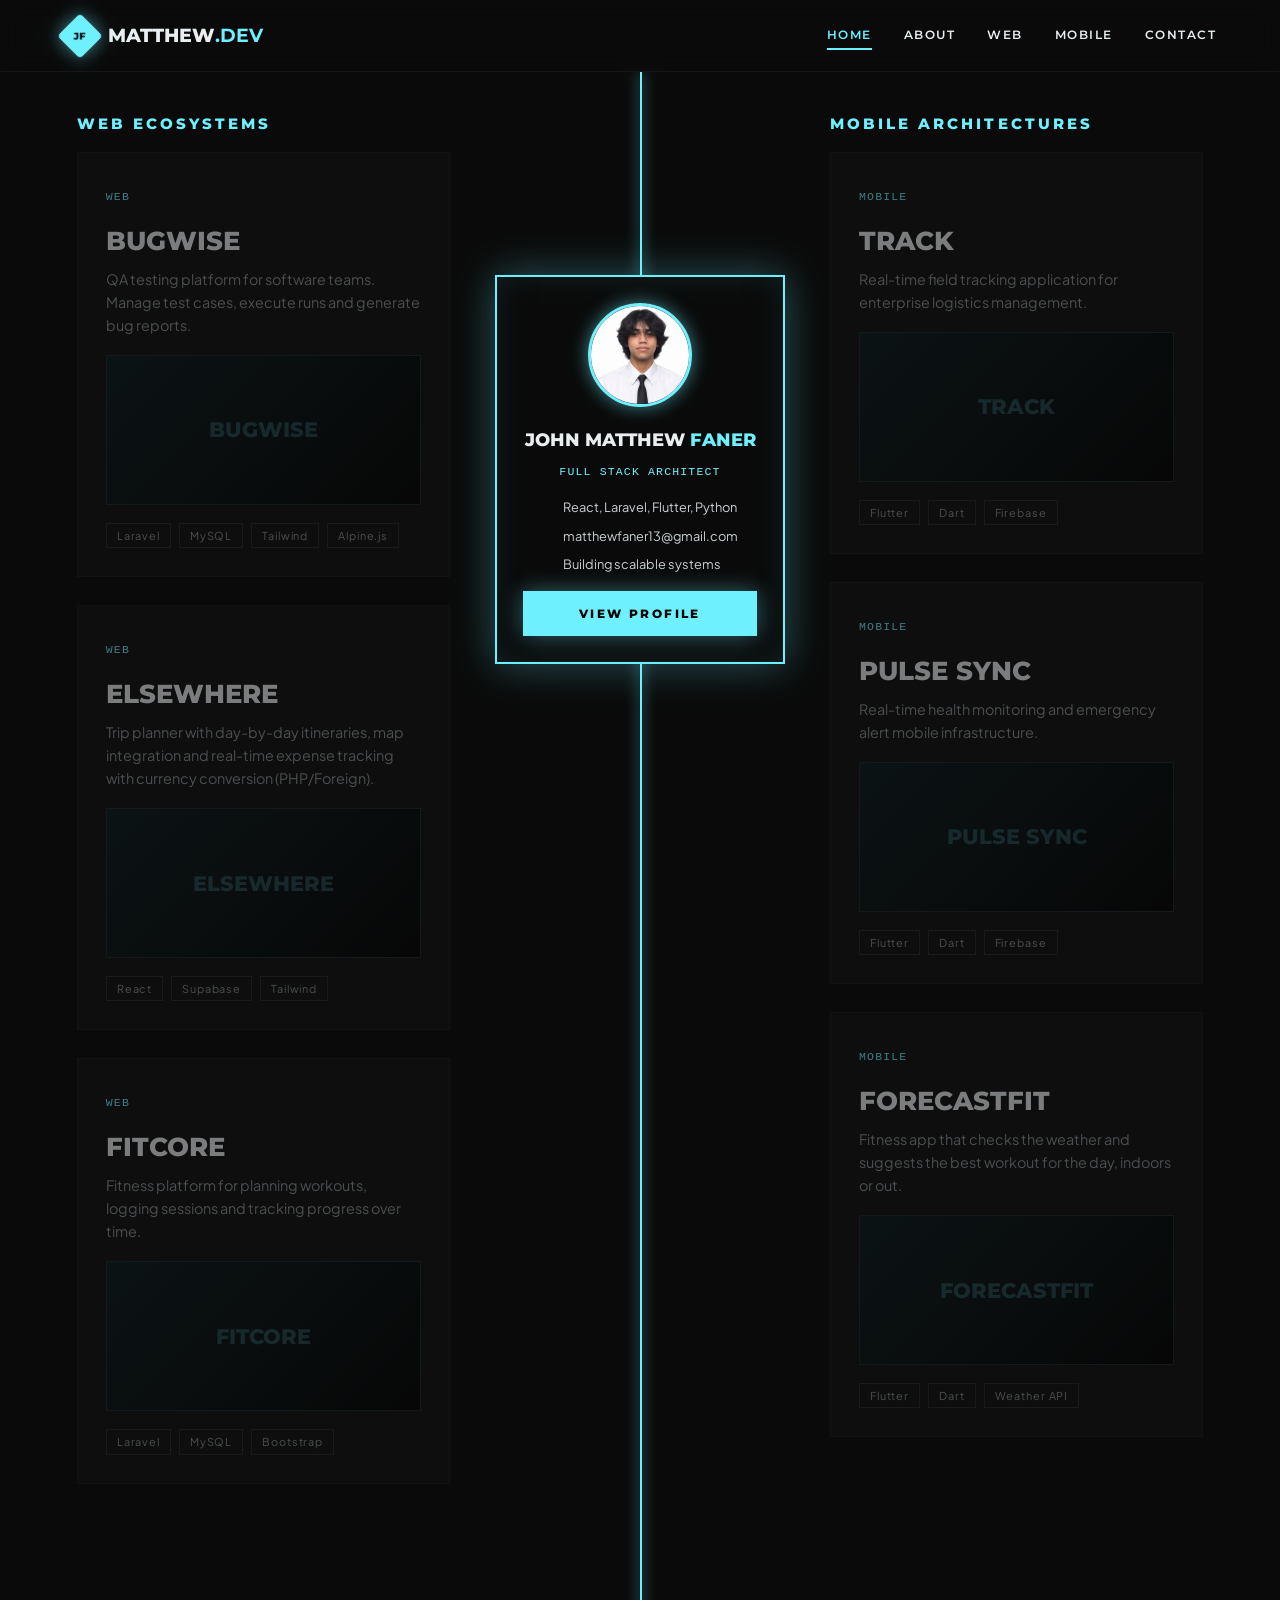
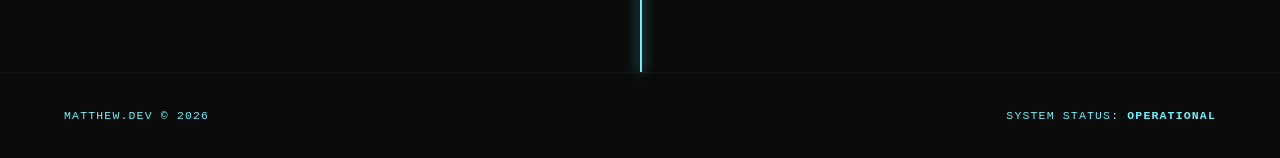
==== index.html @ 90d9ef7f "Initial portfolio" ====
<!doctype html><html lang="en"><head><meta charset="utf-8"><meta name="viewport" content="width=device-width,initial-scale=1"><title>Home | Matthew.dev</title><link rel="preconnect" href="https://fonts.googleapis.com"><link href="https://fonts.googleapis.com/css2?family=Montserrat:wght@600;700;800&family=Plus+Jakarta+Sans:wght@400;600&display=swap" rel="stylesheet"><link rel="stylesheet" href="css/style.css"></head><body><main><div class="split"><section class="col" id="web"><h2>Web ecosystems</h2></section><aside class="me"><img src="assets/profile.jpg" alt="John Matthew Faner"><h3>John Matthew <em>Faner</em></h3><span class="mono">Full stack architect</span><ul><li>React, Laravel, Flutter, Python</li><li>matthewfaner13@gmail.com</li><li>Building scalable systems</li></ul><a class="btn" href="about.html">View profile</a></aside><section class="col" id="mobile"><h2>Mobile architectures</h2></section></div></main><script src="js/main.js"></script></body></html>
---- css/style.css ----
:root{--c:#6ef0ff;--bg:#0a0a0a;--p:#121212;--t:#e9eef0;--m:#8b9296;--l:#1e2a2d}
*{box-sizing:border-box;margin:0}html{scroll-behavior:smooth}
body{background:var(--bg);color:var(--t);font:400 16px/1.6 'Plus Jakarta Sans',sans-serif}
h1,h2,h3,.logo,.btn,nav a{font-family:Montserrat,sans-serif}
a{color:inherit;text-decoration:none}:focus-visible{outline:2px solid var(--c);outline-offset:3px}
header{position:fixed;inset:0 0 auto;z-index:20;height:72px;display:flex;justify-content:space-between;align-items:center;padding:0 5vw;background:#0a0a0acc;backdrop-filter:blur(10px);border-bottom:1px solid #151515}
.logo{font-weight:800;font-size:1.2rem;display:flex;align-items:center;gap:12px}.logo b{color:var(--c)}
.logo i{width:32px;height:32px;background:var(--c);transform:rotate(45deg);display:grid;place-items:center;box-shadow:0 0 18px #6ef0ff88;border-radius:4px}
.logo i s{transform:rotate(-45deg);color:#000;font:800 .6rem Montserrat;text-decoration:none}
nav{display:flex;gap:2rem}nav a{font-size:.78rem;font-weight:600;letter-spacing:.12em;text-transform:uppercase;padding:4px 0;border-bottom:2px solid transparent;transition:.2s}
nav a:hover,nav a.on{color:var(--c);border-color:var(--c)}
main{padding-top:72px;min-height:100vh}.wrap{max-width:1000px;margin:auto;padding:0 5vw}
h1{font-size:clamp(2.6rem,7vw,5rem);font-weight:800;line-height:1;text-transform:uppercase}h1 em,h2 em{font-style:normal;color:var(--c);text-shadow:0 0 24px #6ef0ff66}
h2{font-size:1.9rem;font-weight:800;text-transform:uppercase;margin-bottom:1rem}
.btn{display:inline-block;background:var(--c);color:#000;border:0;padding:15px 34px;font-weight:800;font-size:.75rem;letter-spacing:.2em;text-transform:uppercase;cursor:pointer;box-shadow:0 0 22px #6ef0ff66;transition:.2s}.btn:hover{box-shadow:0 0 40px #6ef0ffcc;transform:translateY(-2px)}
.btn.o{background:var(--p);color:var(--c);border:1px solid var(--c)}
.mono,.tag{font:500 .72rem 'Courier New',monospace;color:var(--c);letter-spacing:.1em;text-transform:uppercase}
.split{position:relative;display:grid;grid-template-columns:1fr 1fr;padding:0 4vw 120px}
.split:before{content:"";position:absolute;left:50%;top:0;bottom:0;width:2px;background:var(--c);box-shadow:0 0 14px var(--c)}
.col{padding:40px 2vw}.col:first-child{padding-right:190px}.col:last-child{padding-left:190px}
.col>h2{font-size:.95rem;letter-spacing:.2em;color:var(--c)}
.card{display:block;background:var(--p);border:1px solid #1a1a1a;padding:28px;margin-bottom:28px;opacity:.5;transition:.3s}
.split:hover .card{opacity:.3}.split .card:hover,.split .card:focus-visible{opacity:1;border-color:var(--c);box-shadow:0 0 30px #6ef0ff33;transform:translateY(-4px)}
.card h3{font-size:1.6rem;font-weight:800;text-transform:uppercase;margin:14px 0 6px}.card p{color:var(--m);font-size:.9rem}
.mock{height:150px;margin:18px 0;background:linear-gradient(135deg,#0d1c1f,#050505);border:1px solid var(--l);display:grid;place-items:center;font:800 1.3rem Montserrat;color:#6ef0ff40;text-transform:uppercase;transition:.3s}
.card:hover .mock{color:var(--c);border-color:var(--c)}
.chips{display:flex;gap:8px;flex-wrap:wrap}.chips span{border:1px solid #2a2a2a;padding:3px 10px;font-size:.68rem;color:var(--m);letter-spacing:.08em}
.me{position:fixed;z-index:10;left:50%;top:50%;transform:translate(-50%,-45%);width:290px;background:#0a0a0a;border:2px solid var(--c);box-shadow:0 0 40px #6ef0ff55,inset 0 0 30px #6ef0ff18;padding:26px;text-align:center}
.me img{width:104px;height:104px;border-radius:50%;object-fit:cover;border:3px solid var(--c);box-shadow:0 0 18px #6ef0ff88}
.me h3{font-size:1.1rem;font-weight:800;text-transform:uppercase;margin:12px 0 2px}.me h3 em{font-style:normal;color:var(--c)}
.me ul{list-style:none;text-align:left;font-size:.8rem;color:#c9d0d3;margin:16px 0;display:grid;gap:8px}.me .btn{width:100%;padding:13px}
.about{display:grid;grid-template-columns:320px 1fr;gap:60px;padding:70px 0 40px;align-items:start}
.about img{width:100%;aspect-ratio:1;object-fit:cover;border:2px solid var(--c);box-shadow:0 0 30px #6ef0ff55}
.about p{color:var(--m);margin:20px 0}.two{display:grid;grid-template-columns:1fr 1fr;gap:30px}.two p{font-size:.85rem;margin:6px 0}
.stack{display:grid;grid-template-columns:repeat(auto-fill,minmax(130px,1fr));gap:12px;margin:24px 0 70px}
.stack div{background:var(--p);padding:26px 8px;text-align:center;font:700 .65rem Montserrat;letter-spacing:.1em;text-transform:uppercase;border:1px solid transparent;transition:.2s}
.stack div:hover{border-color:var(--c);color:var(--c);box-shadow:0 0 20px #6ef0ff33}
.cta{text-align:center;padding:60px 0 100px;border-top:1px solid #151515}.cta p{color:var(--m);margin:12px 0 28px}
.ph{padding:90px 0 50px;background:linear-gradient(#0d1c1f,#0a0a0a)}.ph p{max-width:560px;color:#aab2b5;margin-top:20px}
.tag{background:var(--c);color:#000;padding:3px 10px;display:inline-block;margin-bottom:14px}
.meta{display:grid;grid-template-columns:repeat(4,1fr);gap:20px;padding:36px 0;border-block:1px solid #151515}.meta b{display:block;font:700 1rem Montserrat;text-transform:uppercase}
.scope{display:grid;grid-template-columns:1fr 300px;gap:60px;padding:60px 0}.scope p{color:var(--m);margin-bottom:18px}
.scope li{list-style:none;padding:6px 0 6px 26px;position:relative;color:#bcc3c6;font-size:.9rem}.scope li:before{content:"✓";position:absolute;left:0;color:var(--c)}
.arch{border:1px solid var(--l);padding:22px;margin-bottom:20px}.arch div{display:flex;justify-content:space-between;padding:10px 0;font:700 .85rem Montserrat;text-transform:uppercase}
.pn{display:flex;justify-content:space-between;padding:30px 0;border-top:1px solid #151515;font:700 .7rem Montserrat;letter-spacing:.15em}.pn a:hover{color:var(--c)}
.ct{display:grid;grid-template-columns:1fr 1fr;gap:80px;padding:90px 0;align-items:center}
.ct p{color:var(--m);margin:24px 0}.ln{display:flex;gap:18px;align-items:center;margin:20px 0}.ln i{width:56px;height:56px;background:var(--p);display:grid;place-items:center;color:var(--c);font:800 1rem Montserrat;font-style:normal}.ln span{display:block}.ln b{font:600 1.1rem Montserrat}
form{border:1px solid var(--l);padding:46px;display:grid;gap:22px;box-shadow:inset 0 0 40px #6ef0ff0a}
label{display:grid;gap:8px}input,textarea{background:#141414;border:0;border-bottom:2px solid transparent;color:var(--t);padding:15px;font:600 .8rem 'Plus Jakarta Sans';letter-spacing:.08em;transition:.2s}input:focus,textarea:focus{outline:0;border-color:var(--c);background:#171c1d}
footer{border-top:1px solid #151515;padding:36px 5vw;display:flex;justify-content:space-between;flex-wrap:wrap;gap:12px;color:#5d6468}.ok{color:var(--c)}
@media(max-width:1000px){.wrap.ct{padding-inline:5vw}.split{grid-template-columns:1fr}.split:before{display:none}.col:first-child,.col:last-child{padding:20px 0}.me{position:static;transform:none;margin:100px auto 10px}.card,.split:hover .card{opacity:1}.about,.scope,.ct{grid-template-columns:1fr}.meta{grid-template-columns:1fr 1fr}nav{gap:1rem}.logo span{display:none}}
@media(prefers-reduced-motion:reduce){*{transition:none!important}}
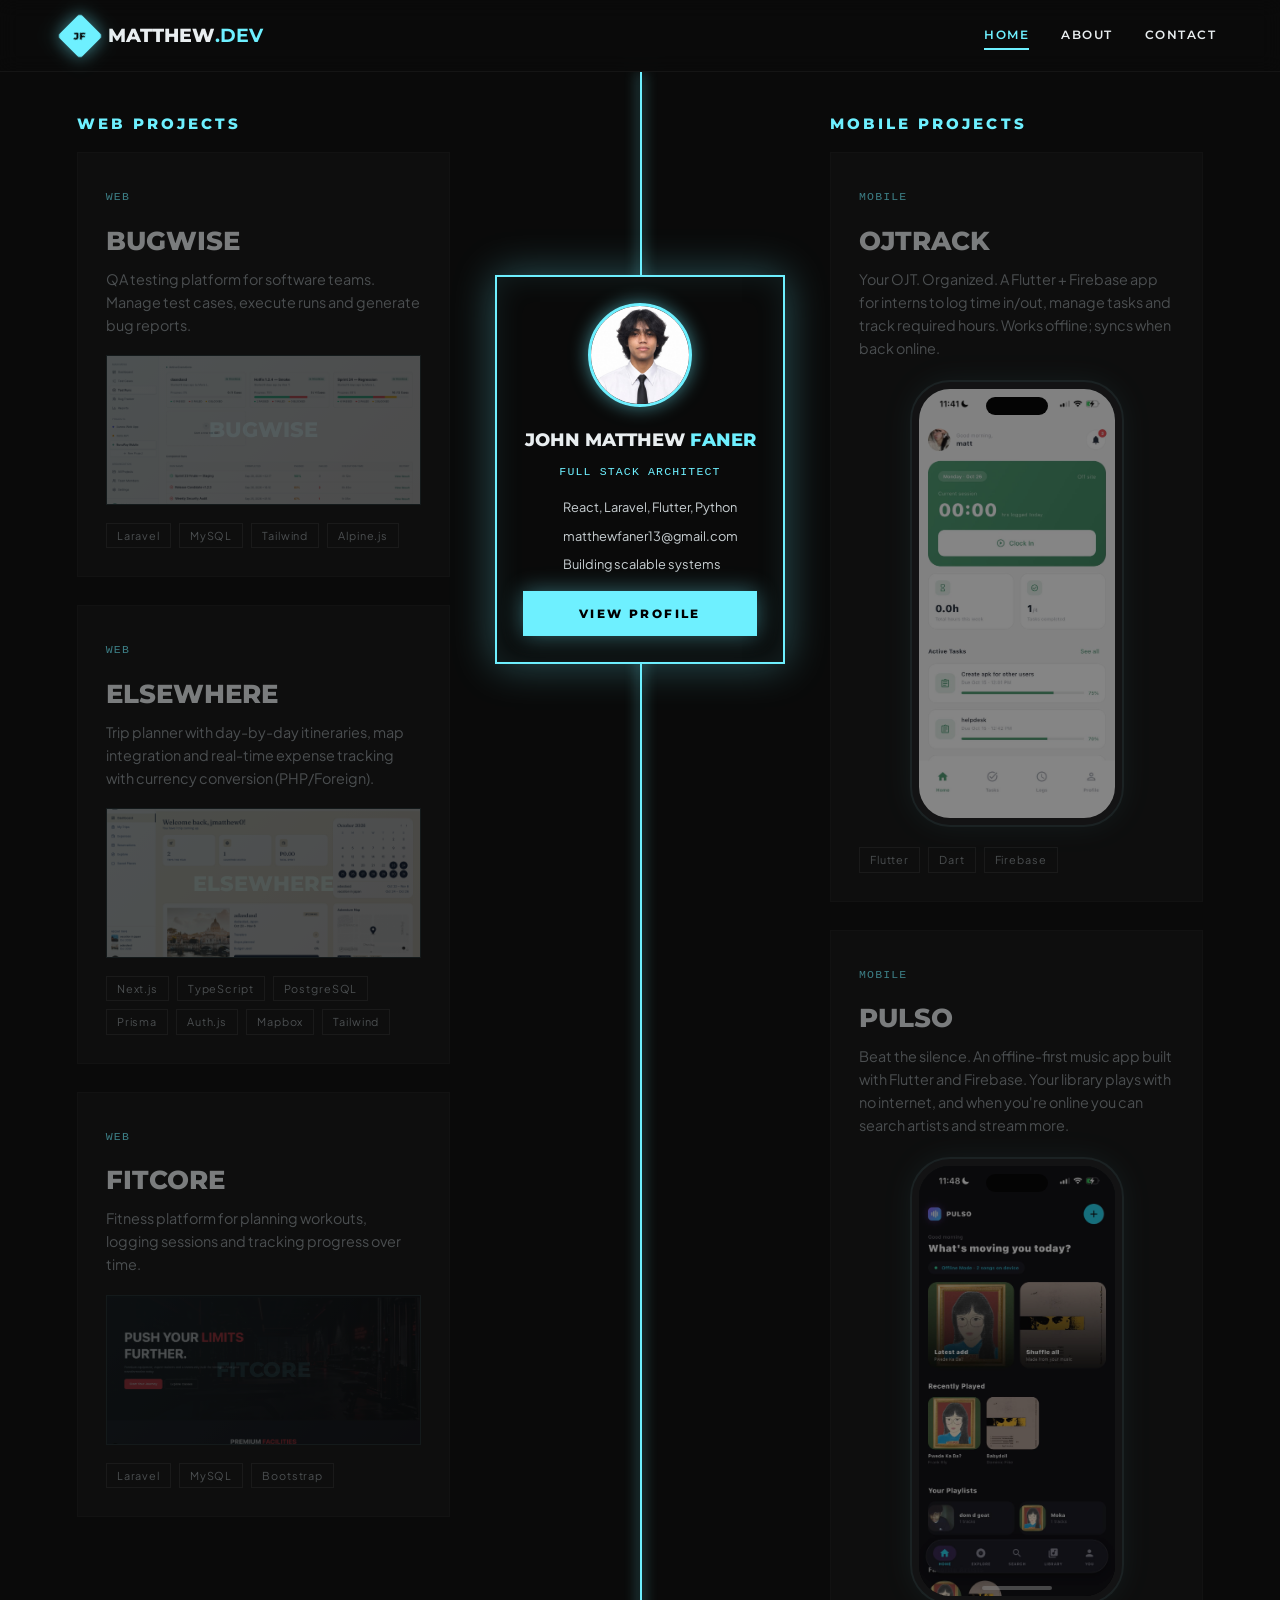
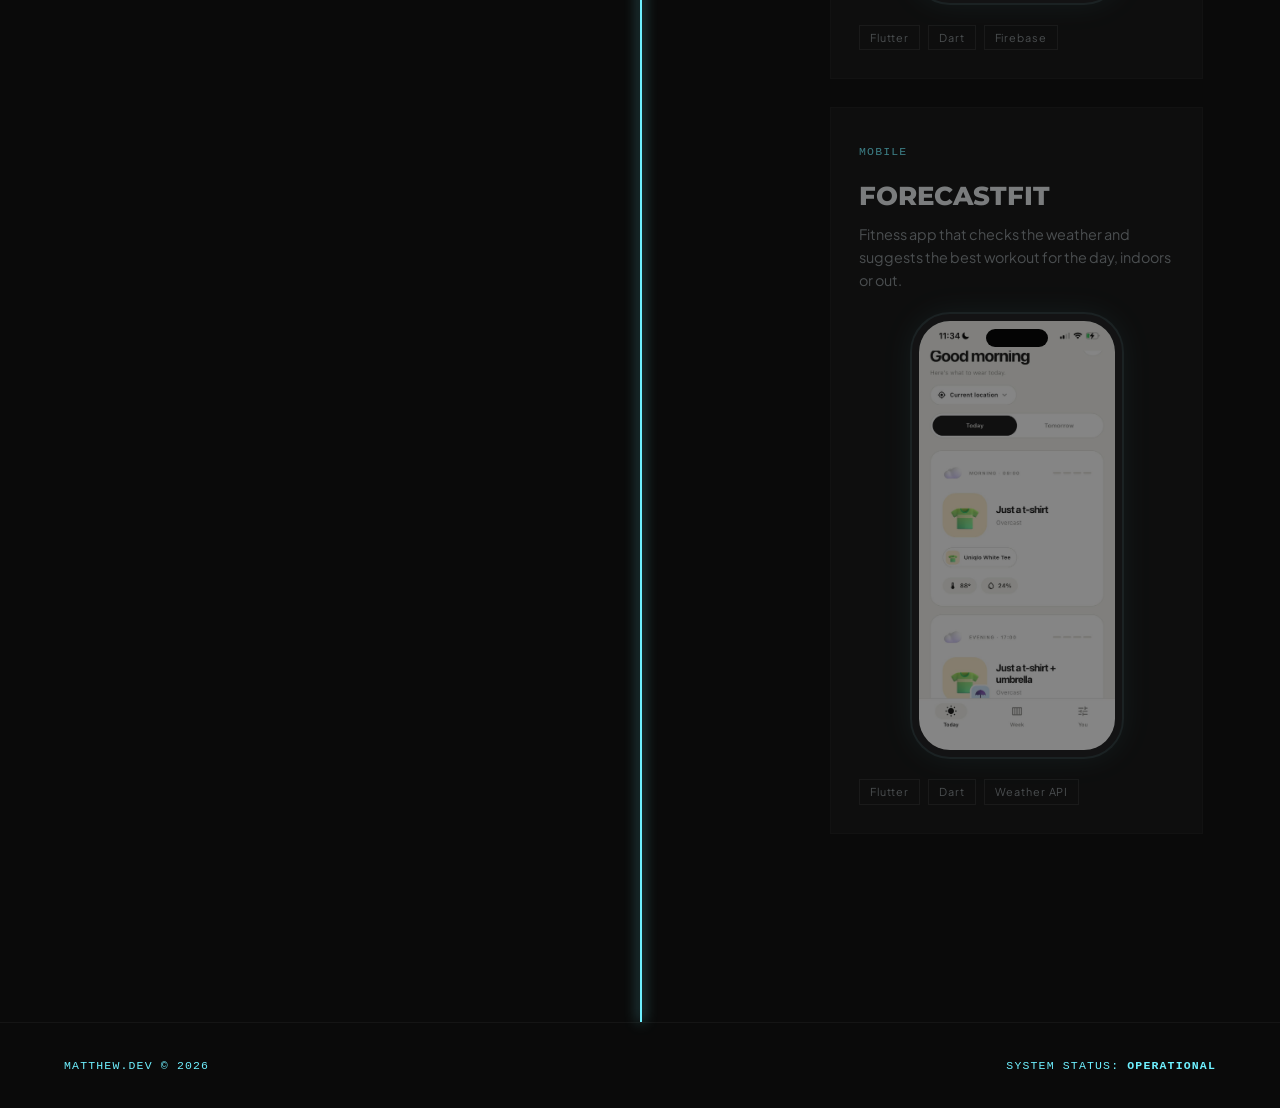
==== commit 3bdf6477: "Add iPhone frames, project images, update project details" ====
--- a/index.html
+++ b/index.html
@@ -1 +1 @@
-<!doctype html><html lang="en"><head><meta charset="utf-8"><meta name="viewport" content="width=device-width,initial-scale=1"><title>Home | Matthew.dev</title><link rel="preconnect" href="https://fonts.googleapis.com"><link href="https://fonts.googleapis.com/css2?family=Montserrat:wght@600;700;800&family=Plus+Jakarta+Sans:wght@400;600&display=swap" rel="stylesheet"><link rel="stylesheet" href="css/style.css"></head><body><main><div class="split"><section class="col" id="web"><h2>Web ecosystems</h2></section><aside class="me"><img src="assets/profile.jpg" alt="John Matthew Faner"><h3>John Matthew <em>Faner</em></h3><span class="mono">Full stack architect</span><ul><li>React, Laravel, Flutter, Python</li><li>matthewfaner13@gmail.com</li><li>Building scalable systems</li></ul><a class="btn" href="about.html">View profile</a></aside><section class="col" id="mobile"><h2>Mobile architectures</h2></section></div></main><script src="js/main.js"></script></body></html>+<!doctype html><html lang="en"><head><meta charset="utf-8"><meta name="viewport" content="width=device-width,initial-scale=1"><title>Home | Matthew.dev</title><link rel="preconnect" href="https://fonts.googleapis.com"><link href="https://fonts.googleapis.com/css2?family=Montserrat:wght@600;700;800&family=Plus+Jakarta+Sans:wght@400;600&display=swap" rel="stylesheet"><link rel="stylesheet" href="css/style.css"></head><body><main><div class="split"><section class="col" id="web"><h2>Web Projects</h2></section><aside class="me"><img src="assets/profile.jpg" alt="John Matthew Faner"><h3>John Matthew <em>Faner</em></h3><span class="mono">Full stack architect</span><ul><li>React, Laravel, Flutter, Python</li><li>matthewfaner13@gmail.com</li><li>Building scalable systems</li></ul><a class="btn" href="about.html">View profile</a></aside><section class="col" id="mobile"><h2>Mobile Projects</h2></section></div></main><script src="js/main.js"></script></body></html>
--- a/css/style.css
+++ b/css/style.css
@@ -22,8 +22,8 @@
 .card{display:block;background:var(--p);border:1px solid #1a1a1a;padding:28px;margin-bottom:28px;opacity:.5;transition:.3s}
 .split:hover .card{opacity:.3}.split .card:hover,.split .card:focus-visible{opacity:1;border-color:var(--c);box-shadow:0 0 30px #6ef0ff33;transform:translateY(-4px)}
 .card h3{font-size:1.6rem;font-weight:800;text-transform:uppercase;margin:14px 0 6px}.card p{color:var(--m);font-size:.9rem}
-.mock{height:150px;margin:18px 0;background:linear-gradient(135deg,#0d1c1f,#050505);border:1px solid var(--l);display:grid;place-items:center;font:800 1.3rem Montserrat;color:#6ef0ff40;text-transform:uppercase;transition:.3s}
-.card:hover .mock{color:var(--c);border-color:var(--c)}
+.mock{position:relative;overflow:hidden;height:150px;margin:18px 0;background:linear-gradient(135deg,#0d1c1f,#050505);border:1px solid var(--l);display:grid;place-items:center;font:800 1.3rem Montserrat;color:#6ef0ff40;text-transform:uppercase;transition:.3s}
+.mock img{position:absolute;inset:0;width:100%;height:100%;object-fit:cover;opacity:.55;transition:.3s}.card:hover .mock img{opacity:1}.card:hover .mock{color:var(--c);border-color:var(--c)}
 .chips{display:flex;gap:8px;flex-wrap:wrap}.chips span{border:1px solid #2a2a2a;padding:3px 10px;font-size:.68rem;color:var(--m);letter-spacing:.08em}
 .me{position:fixed;z-index:10;left:50%;top:50%;transform:translate(-50%,-45%);width:290px;background:#0a0a0a;border:2px solid var(--c);box-shadow:0 0 40px #6ef0ff55,inset 0 0 30px #6ef0ff18;padding:26px;text-align:center}
 .me img{width:104px;height:104px;border-radius:50%;object-fit:cover;border:3px solid var(--c);box-shadow:0 0 18px #6ef0ff88}
@@ -33,10 +33,10 @@
 .about img{width:100%;aspect-ratio:1;object-fit:cover;border:2px solid var(--c);box-shadow:0 0 30px #6ef0ff55}
 .about p{color:var(--m);margin:20px 0}.two{display:grid;grid-template-columns:1fr 1fr;gap:30px}.two p{font-size:.85rem;margin:6px 0}
 .stack{display:grid;grid-template-columns:repeat(auto-fill,minmax(130px,1fr));gap:12px;margin:24px 0 70px}
-.stack div{background:var(--p);padding:26px 8px;text-align:center;font:700 .65rem Montserrat;letter-spacing:.1em;text-transform:uppercase;border:1px solid transparent;transition:.2s}
-.stack div:hover{border-color:var(--c);color:var(--c);box-shadow:0 0 20px #6ef0ff33}
+.stack div{display:grid;justify-items:center;gap:14px;background:var(--p);padding:24px 8px;text-align:center;font:700 .65rem Montserrat;letter-spacing:.1em;text-transform:uppercase;border:1px solid transparent;transition:.2s}
+.stack img{width:34px;height:34px}.ln:hover b{color:var(--c)}.stack div:hover{border-color:var(--c);color:var(--c);box-shadow:0 0 20px #6ef0ff33}
 .cta{text-align:center;padding:60px 0 100px;border-top:1px solid #151515}.cta p{color:var(--m);margin:12px 0 28px}
-.ph{padding:90px 0 50px;background:linear-gradient(#0d1c1f,#0a0a0a)}.ph p{max-width:560px;color:#aab2b5;margin-top:20px}
+.ph{position:relative;overflow:hidden;min-height:440px;display:flex;align-items:flex-end;padding:90px 0 50px;background:linear-gradient(#0d1c1f,#0a0a0a)}.ph>img{position:absolute;inset:0;width:100%;height:100%;object-fit:cover;object-position:top;opacity:.4}.ph:after{content:"";position:absolute;inset:0;background:linear-gradient(#0a0a0a55,#0a0a0a 95%)}.ph .wrap{position:relative;z-index:1;width:100%}.ph p{max-width:560px;color:#aab2b5;margin-top:20px}
 .tag{background:var(--c);color:#000;padding:3px 10px;display:inline-block;margin-bottom:14px}
 .meta{display:grid;grid-template-columns:repeat(4,1fr);gap:20px;padding:36px 0;border-block:1px solid #151515}.meta b{display:block;font:700 1rem Montserrat;text-transform:uppercase}
 .scope{display:grid;grid-template-columns:1fr 300px;gap:60px;padding:60px 0}.scope p{color:var(--m);margin-bottom:18px}
@@ -50,3 +50,11 @@
 footer{border-top:1px solid #151515;padding:36px 5vw;display:flex;justify-content:space-between;flex-wrap:wrap;gap:12px;color:#5d6468}.ok{color:var(--c)}
 @media(max-width:1000px){.wrap.ct{padding-inline:5vw}.split{grid-template-columns:1fr}.split:before{display:none}.col:first-child,.col:last-child{padding:20px 0}.me{position:static;transform:none;margin:100px auto 10px}.card,.split:hover .card{opacity:1}.about,.scope,.ct{grid-template-columns:1fr}.meta{grid-template-columns:1fr 1fr}nav{gap:1rem}.logo span{display:none}}
 @media(prefers-reduced-motion:reduce){*{transition:none!important}}
+.phone{width:210px;aspect-ratio:9/19;margin:22px auto;border:7px solid #1c1c1e;border-radius:38px;background:#000;position:relative;overflow:hidden;box-shadow:0 0 0 2px #2c3a3d,0 0 30px #6ef0ff22;transition:.3s}
+.phone:before{content:"";position:absolute;top:8px;left:50%;transform:translateX(-50%);width:62px;height:18px;background:#000;border-radius:12px;z-index:3}
+.phone:after{content:"";position:absolute;bottom:6px;left:50%;transform:translateX(-50%);width:70px;height:4px;background:#ffffff80;border-radius:4px;z-index:3}
+.screen{position:absolute;inset:0;display:grid;place-items:center;background:linear-gradient(160deg,#0d1c1f,#050505);font:800 .9rem Montserrat;color:#6ef0ff40;text-transform:uppercase}
+.screen img{position:absolute;inset:0;width:100%;height:100%;object-fit:cover;object-position:top}
+.card:hover .phone{box-shadow:0 0 0 2px var(--c),0 0 40px #6ef0ff55}
+.ph.mob{padding:100px 0 60px}.ph.mob .wrap{display:flex;justify-content:space-between;align-items:center;gap:40px}.ph.mob .phone{width:230px;margin:0;flex:none}
+@media(max-width:700px){.ph.mob .wrap{flex-direction:column;align-items:flex-start}}
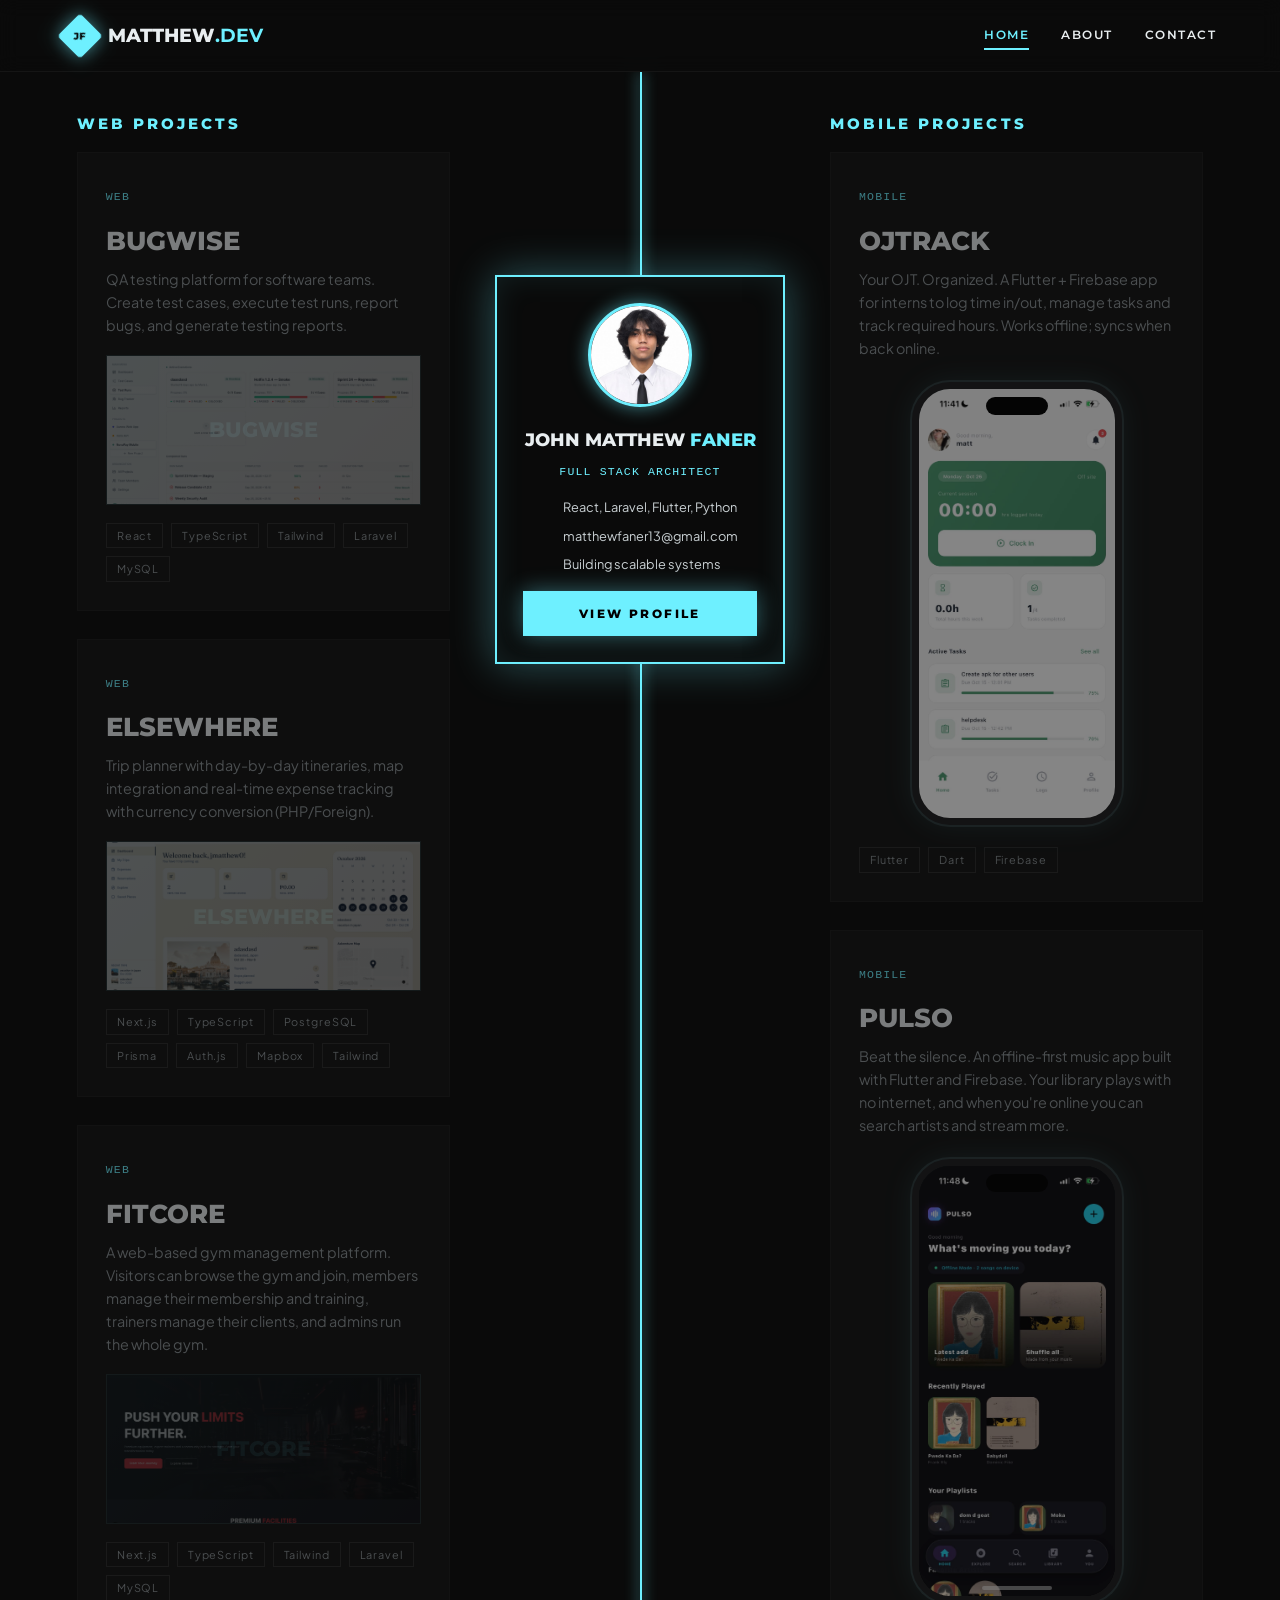
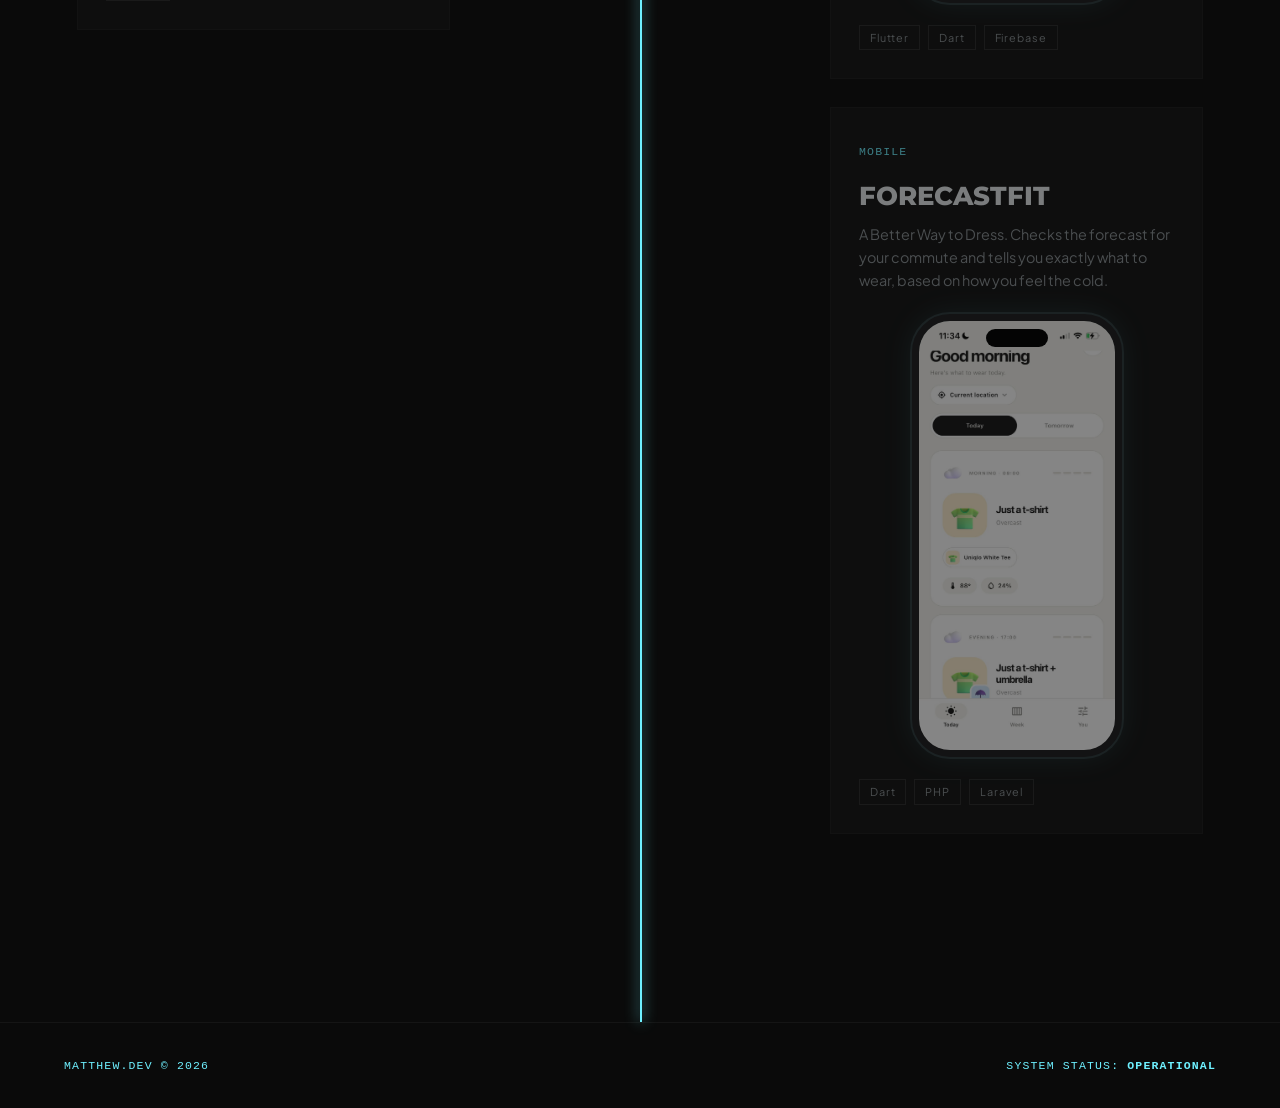
==== commit 285a0ded: "Add favicon, share preview tags, fix contact page styles" ====
--- a/index.html
+++ b/index.html
@@ -1 +1,9 @@
-<!doctype html><html lang="en"><head><meta charset="utf-8"><meta name="viewport" content="width=device-width,initial-scale=1"><title>Home | Matthew.dev</title><link rel="preconnect" href="https://fonts.googleapis.com"><link href="https://fonts.googleapis.com/css2?family=Montserrat:wght@600;700;800&family=Plus+Jakarta+Sans:wght@400;600&display=swap" rel="stylesheet"><link rel="stylesheet" href="css/style.css"></head><body><main><div class="split"><section class="col" id="web"><h2>Web Projects</h2></section><aside class="me"><img src="assets/profile.jpg" alt="John Matthew Faner"><h3>John Matthew <em>Faner</em></h3><span class="mono">Full stack architect</span><ul><li>React, Laravel, Flutter, Python</li><li>matthewfaner13@gmail.com</li><li>Building scalable systems</li></ul><a class="btn" href="about.html">View profile</a></aside><section class="col" id="mobile"><h2>Mobile Projects</h2></section></div></main><script src="js/main.js"></script></body></html>+<!doctype html><html lang="en"><head><meta charset="utf-8"><meta name="viewport" content="width=device-width,initial-scale=1"><title>Home | Matthew.dev</title><link rel="preconnect" href="https://fonts.googleapis.com"><link href="https://fonts.googleapis.com/css2?family=Montserrat:wght@600;700;800&family=Plus+Jakarta+Sans:wght@400;600&display=swap" rel="stylesheet"><link rel="stylesheet" href="css/style.css"><link rel="icon" type="image/svg+xml" href="assets/favicon.svg">
+    <meta name="theme-color" content="#0a0a0a">
+    <meta name="description" content="Portfolio of John Matthew Faner, a full stack developer building web and mobile apps.">
+    <meta property="og:type" content="website">
+    <meta property="og:title" content="John Matthew Faner | Full Stack Developer">
+    <meta property="og:description" content="Web and mobile projects built with React, Next.js, Laravel and Flutter.">
+    <meta property="og:image" content="https://jmatthew0.github.io/Portfolio/assets/profile.jpg">
+    <meta property="og:url" content="https://jmatthew0.github.io/Portfolio/">
+    <meta name="twitter:card" content="summary"></head><body><main><div class="split"><section class="col" id="web"><h2>Web Projects</h2></section><aside class="me"><img src="assets/profile.jpg" alt="John Matthew Faner"><h3>John Matthew <em>Faner</em></h3><span class="mono">Full stack architect</span><ul><li>React, Laravel, Flutter, Python</li><li>matthewfaner13@gmail.com</li><li>Building scalable systems</li></ul><a class="btn" href="about.html">View profile</a></aside><section class="col" id="mobile"><h2>Mobile Projects</h2></section></div></main><script src="js/main.js"></script></body></html>
--- a/css/style.css
+++ b/css/style.css
@@ -38,7 +38,7 @@
 .cta{text-align:center;padding:60px 0 100px;border-top:1px solid #151515}.cta p{color:var(--m);margin:12px 0 28px}
 .ph{position:relative;overflow:hidden;min-height:440px;display:flex;align-items:flex-end;padding:90px 0 50px;background:linear-gradient(#0d1c1f,#0a0a0a)}.ph>img{position:absolute;inset:0;width:100%;height:100%;object-fit:cover;object-position:top;opacity:.4}.ph:after{content:"";position:absolute;inset:0;background:linear-gradient(#0a0a0a55,#0a0a0a 95%)}.ph .wrap{position:relative;z-index:1;width:100%}.ph p{max-width:560px;color:#aab2b5;margin-top:20px}
 .tag{background:var(--c);color:#000;padding:3px 10px;display:inline-block;margin-bottom:14px}
-.meta{display:grid;grid-template-columns:repeat(4,1fr);gap:20px;padding:36px 0;border-block:1px solid #151515}.meta b{display:block;font:700 1rem Montserrat;text-transform:uppercase}
+.meta{display:grid;grid-template-columns:repeat(3,1fr);gap:20px;padding:36px 0;border-block:1px solid #151515}.meta b{display:block;font:700 1rem Montserrat;text-transform:uppercase}
 .scope{display:grid;grid-template-columns:1fr 300px;gap:60px;padding:60px 0}.scope p{color:var(--m);margin-bottom:18px}
 .scope li{list-style:none;padding:6px 0 6px 26px;position:relative;color:#bcc3c6;font-size:.9rem}.scope li:before{content:"✓";position:absolute;left:0;color:var(--c)}
 .arch{border:1px solid var(--l);padding:22px;margin-bottom:20px}.arch div{display:flex;justify-content:space-between;padding:10px 0;font:700 .85rem Montserrat;text-transform:uppercase}
